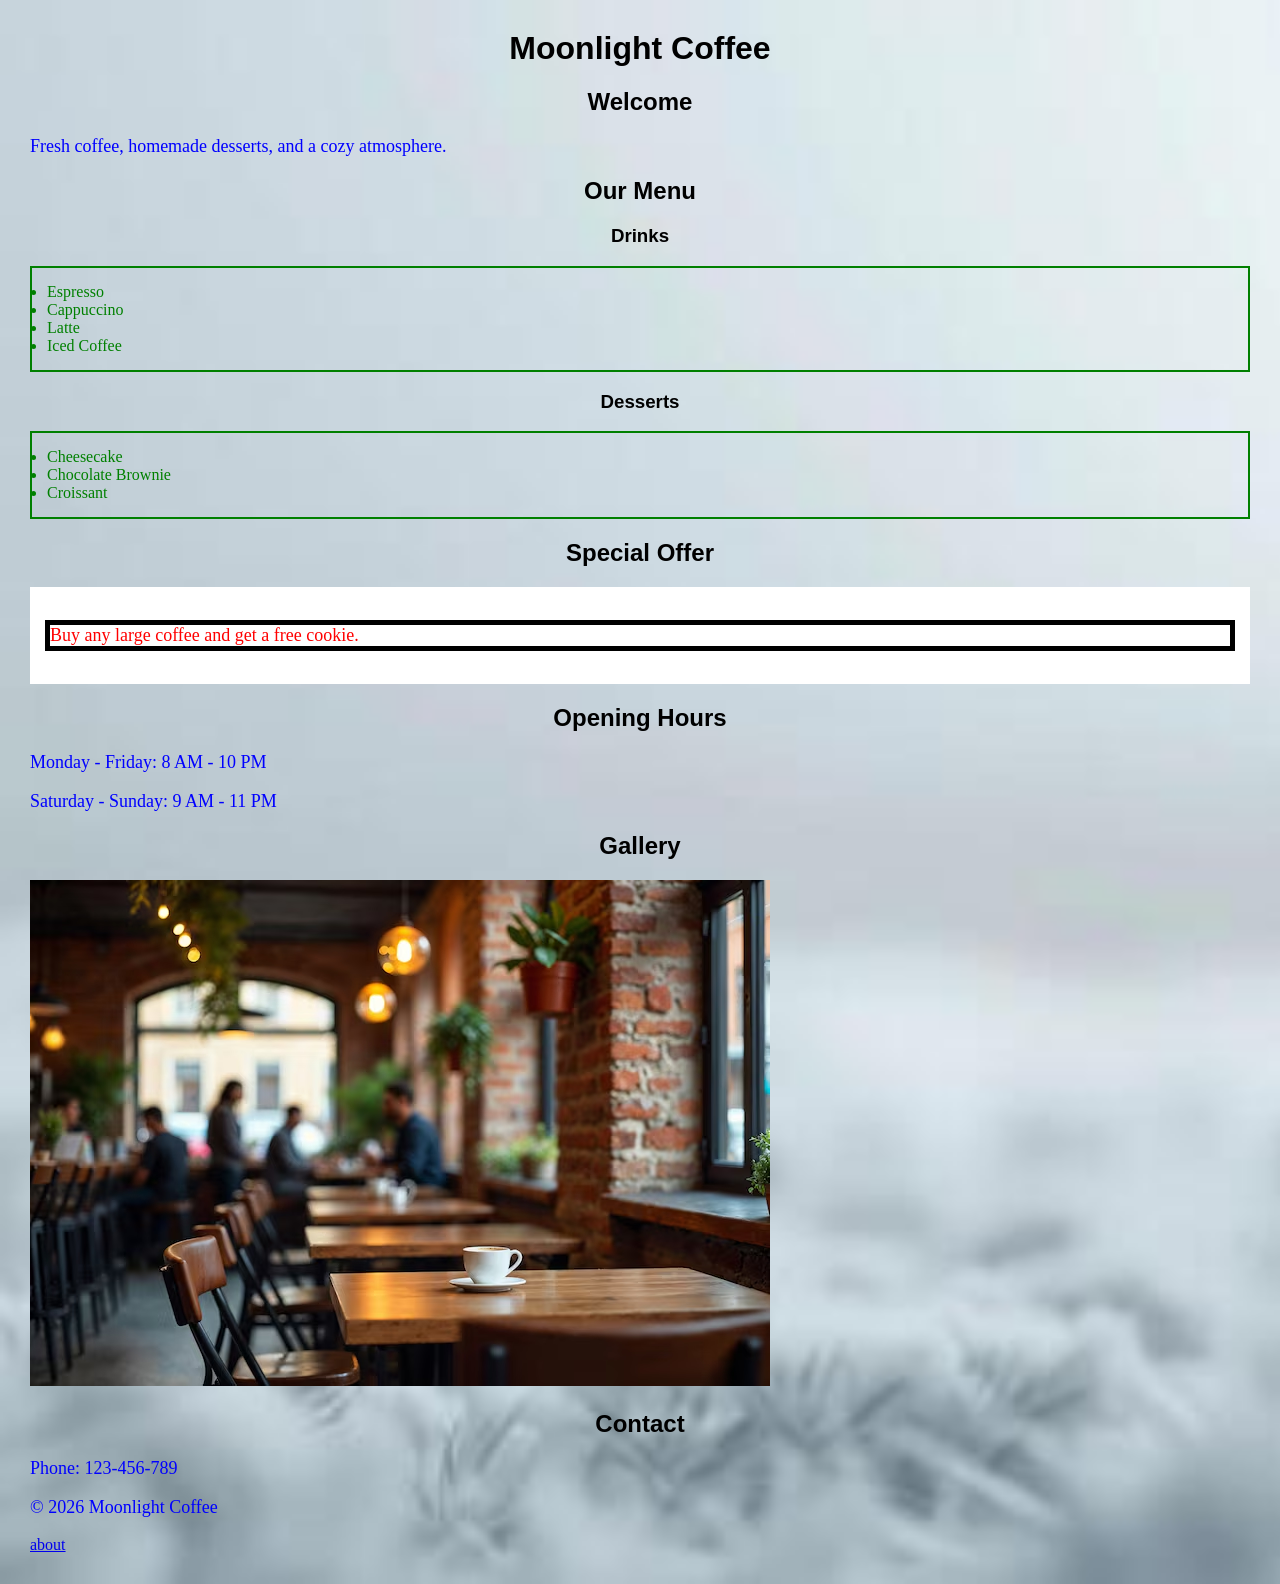
==== index.html @ 48e5e682 "Initial commit" ====
<!DOCTYPE html>
<html>
    <head>
        <meta charset="UTF-8">
    
        <meta name="viewport" content="width=device-width, initial-scale=1.0">
        <title> my first website</title>
        <link rel="stylesheet" href="style.css">
    </head>
    <body>
<h1>Moonlight Coffee</h1>

<h2>Welcome</h2>
<p>
Fresh coffee, homemade desserts, and a cozy atmosphere.
</p>

<h2>Our Menu</h2>

<h3>Drinks</h3>
<ul>
    <li>Espresso</li>
    <li>Cappuccino</li>
    <li>Latte</li>
    <li>Iced Coffee</li>
</ul>

<h3>Desserts</h3>
<ul>
    <li>Cheesecake</li>
    <li>Chocolate Brownie</li>
    <li>Croissant</li>
</ul>

<h2>Special Offer</h2>
<div>
<p>
Buy any large coffee and get a free cookie.
</p>
</div>

<h2>Opening Hours</h2>
<p>Monday - Friday: 8 AM - 10 PM</p>
<p>Saturday - Sunday: 9 AM - 11 PM</p>

<h2>Gallery</h2>
<img src="coffe.avif" alt="Coffee">

<h2>Contact</h2>
<p>Phone: 123-456-789</p>

<footer>
    <p>© 2026 Moonlight Coffee</p>
    <a href="about.html"> about</a>
</footer>
    </body>
</html>
---- style.css ----
h1,h2,h3{
    font-weight: bold;
    font-family: arial, sans-serif;
    text-align: center;
}

body{
    background-image: url("background.jpg");
    background-size: cover;
    margin: 30px;
}

p{
    color: blue;
    font-size: 18px;
}

div>p{
    color: red;
    border: 5px solid black;
}

ul{
    color: green;
    font-family: georgia, serif;
    border: 2px solid green;
    padding: 15px;
}

div{
    background-color: white;
    padding: 15px;
}
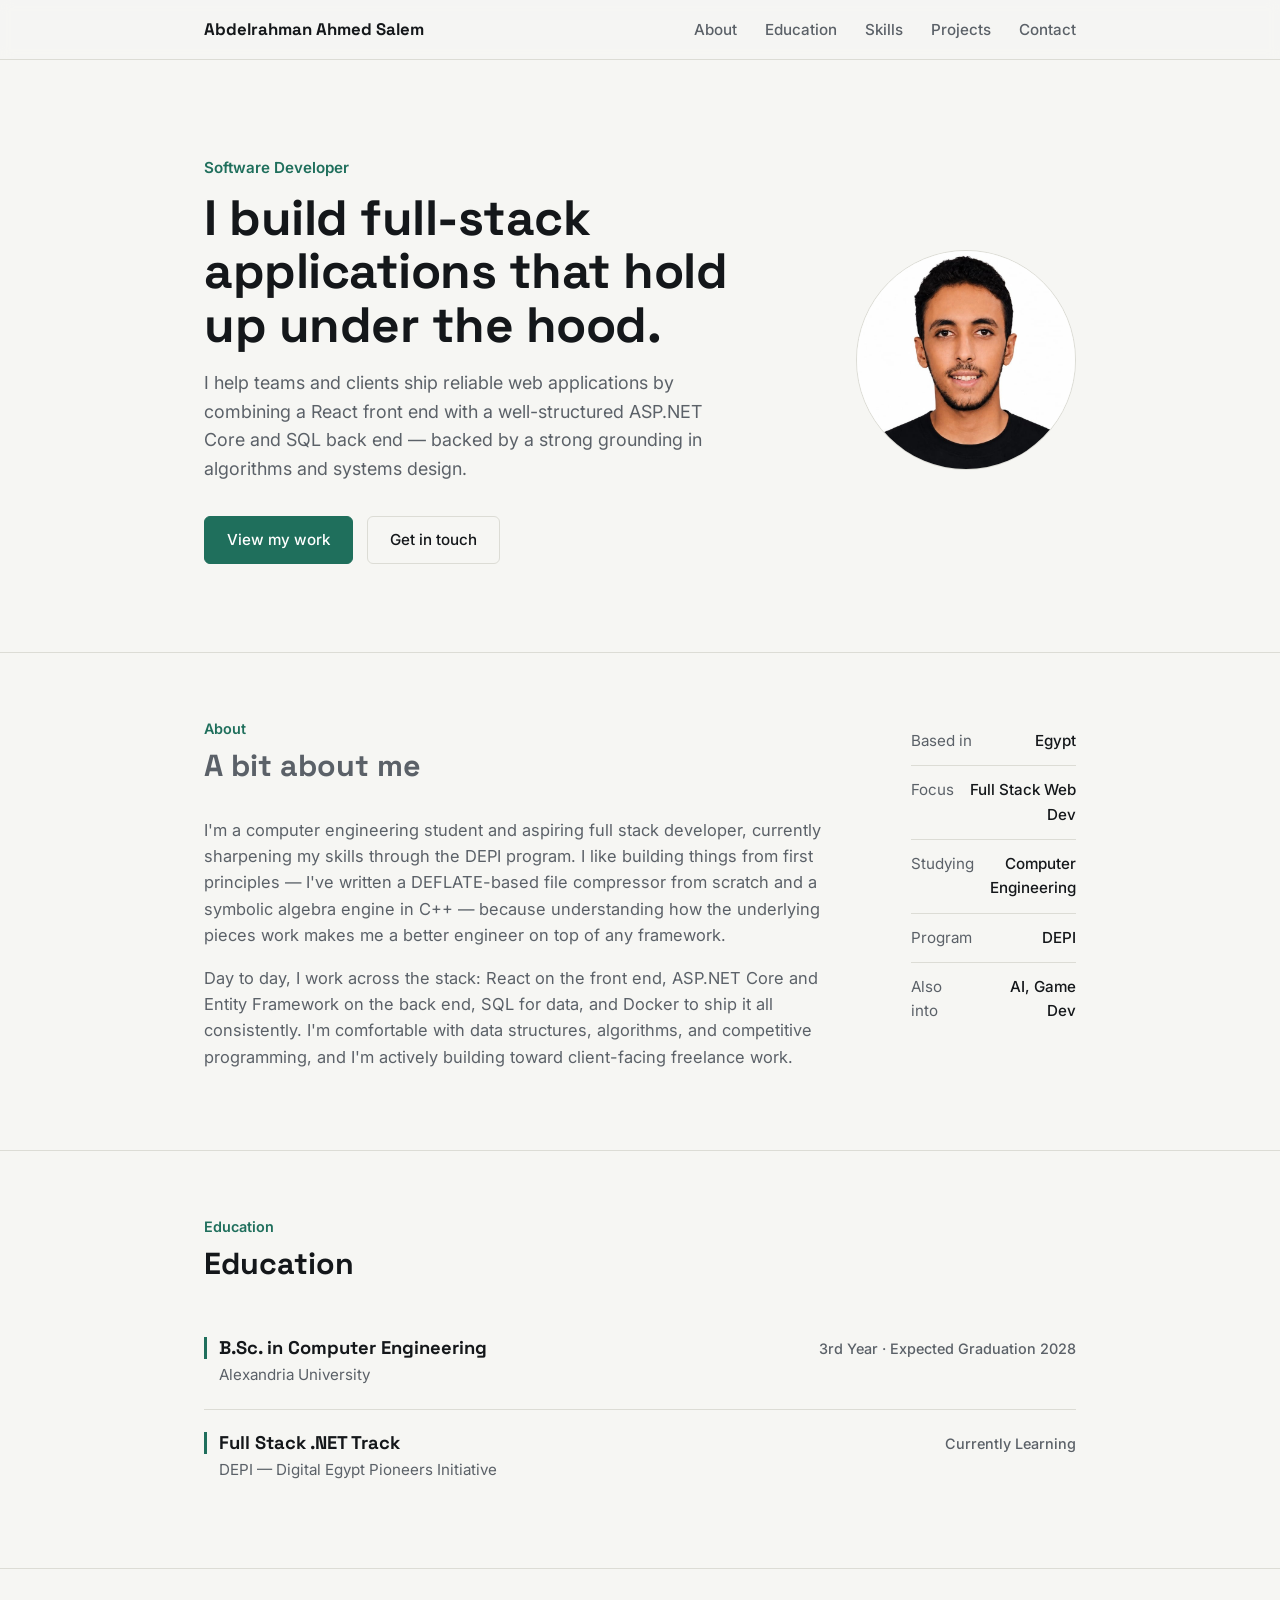
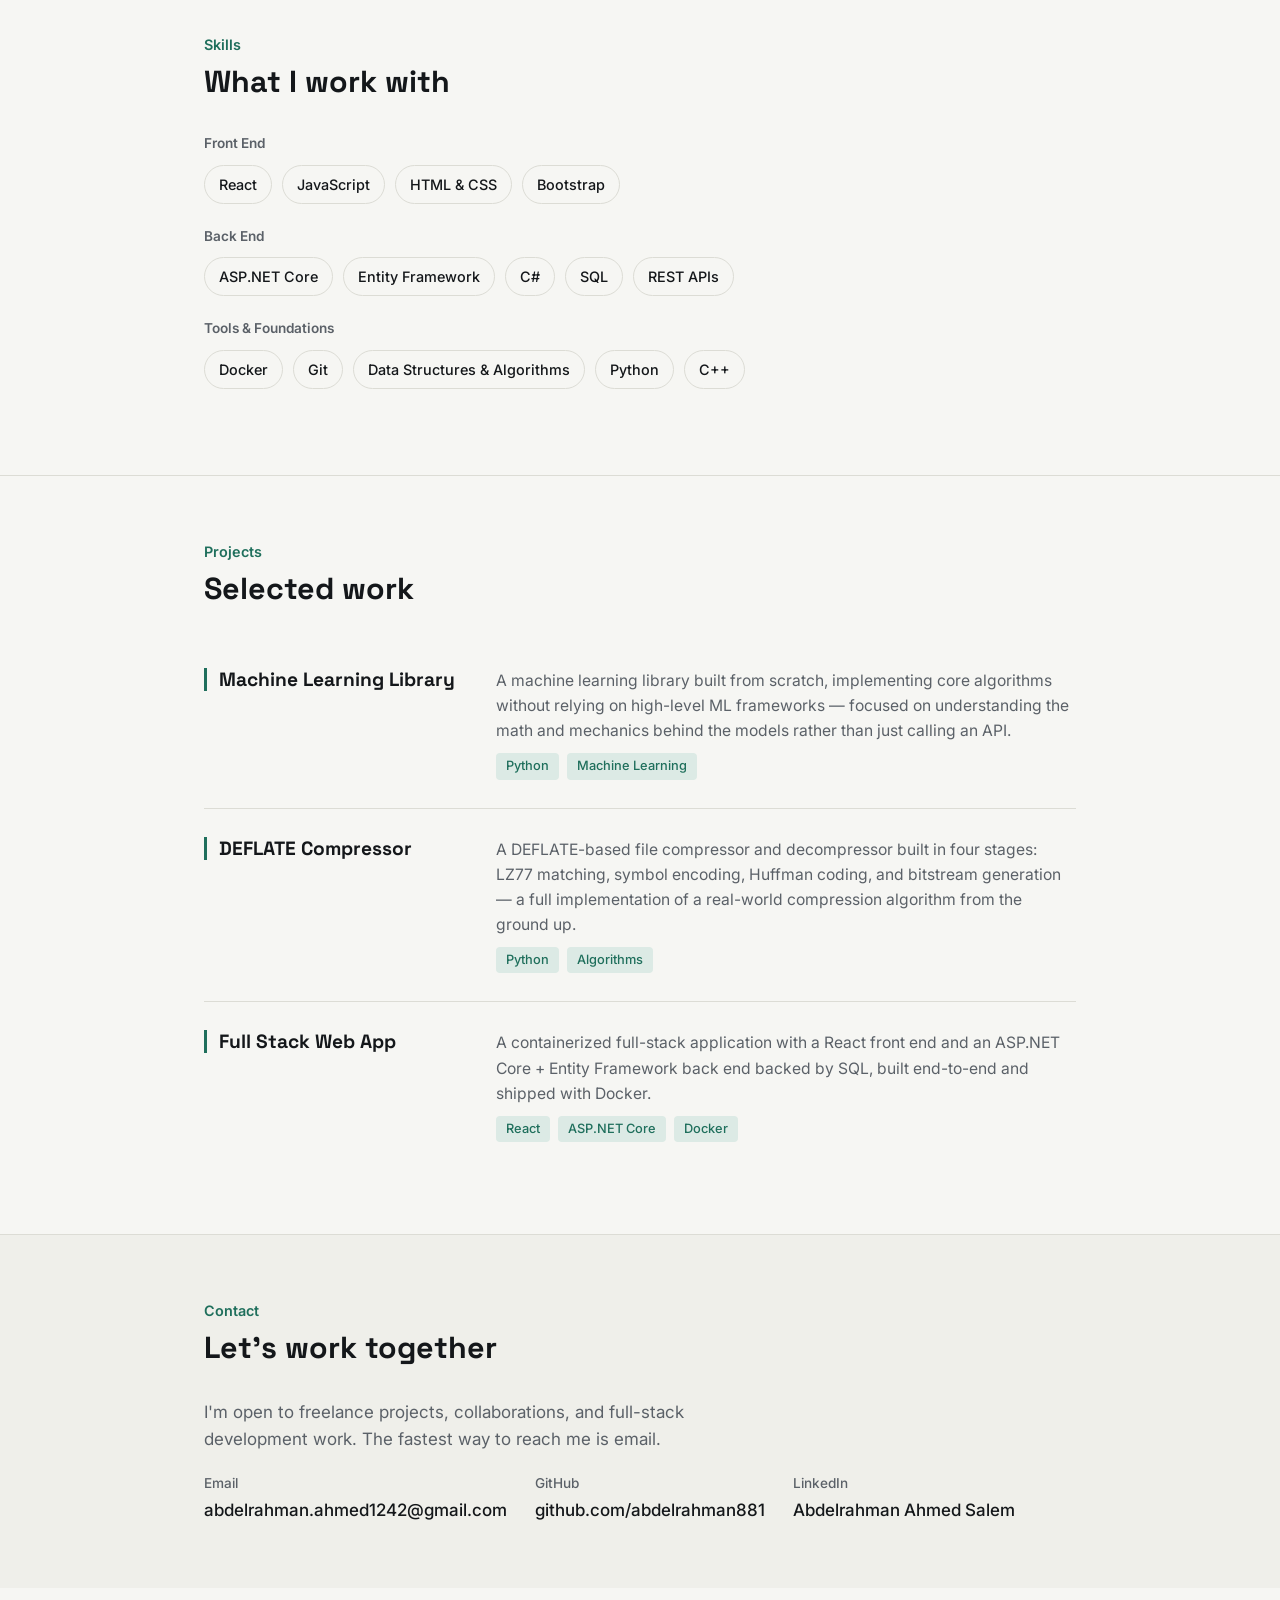
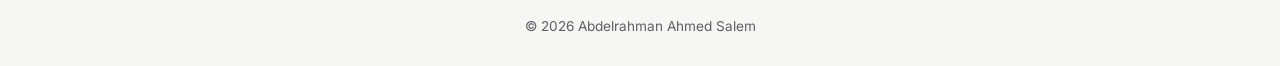
==== commit 1fe1ec25: "Add files via upload" ====
--- a/index.html
+++ b/index.html
@@ -1,57 +1,399 @@
 <!DOCTYPE html>
-<html>
-    <head>
-        <meta charset="UTF-8">
-    
-        <meta name="viewport" content="width=device-width, initial-scale=1.0">
-        <title> my first website</title>
-        <link rel="stylesheet" href="style.css">
-    </head>
-    <body>
-<h1>Moonlight Coffee</h1>
-
-<h2>Welcome</h2>
-<p>
-Fresh coffee, homemade desserts, and a cozy atmosphere.
-</p>
-
-<h2>Our Menu</h2>
-
-<h3>Drinks</h3>
-<ul>
-    <li>Espresso</li>
-    <li>Cappuccino</li>
-    <li>Latte</li>
-    <li>Iced Coffee</li>
-</ul>
-
-<h3>Desserts</h3>
-<ul>
-    <li>Cheesecake</li>
-    <li>Chocolate Brownie</li>
-    <li>Croissant</li>
-</ul>
-
-<h2>Special Offer</h2>
-<div>
-<p>
-Buy any large coffee and get a free cookie.
-</p>
-</div>
-
-<h2>Opening Hours</h2>
-<p>Monday - Friday: 8 AM - 10 PM</p>
-<p>Saturday - Sunday: 9 AM - 11 PM</p>
-
-<h2>Gallery</h2>
-<img src="coffe.avif" alt="Coffee">
-
-<h2>Contact</h2>
-<p>Phone: 123-456-789</p>
+<html lang="en">
+<head>
+<meta charset="UTF-8">
+<meta name="viewport" content="width=device-width, initial-scale=1.0">
+<title>Abdelrahman Ahmed Salem — Software Developer</title>
+
+<link rel="preconnect" href="https://fonts.googleapis.com">
+<link href="https://fonts.googleapis.com/css2?family=Space+Grotesk:wght@500;700&family=Inter:wght@400;500;600&display=swap" rel="stylesheet">
+<link href="https://cdn.jsdelivr.net/npm/bootstrap@5.3.3/dist/css/bootstrap.min.css" rel="stylesheet">
+
+<style>
+  :root{
+    --bg:#F6F6F3;
+    --bg-alt:#EFEFEA;
+    --text:#14171A;
+    --text-muted:#5B6168;
+    --accent:#1F6F5C;
+    --accent-soft:#DCEAE5;
+    --border:#DCDCD5;
+  }
+
+  html{ scroll-behavior:smooth; }
+
+  body{
+    background:var(--bg);
+    color:var(--text);
+    font-family:'Inter', sans-serif;
+    font-size:17px;
+    line-height:1.6;
+  }
+
+  h1, h2, h3, .display-font{
+    font-family:'Space Grotesk', sans-serif;
+  }
+
+  a{ color:var(--accent); text-decoration:none; }
+  a:hover{ color:var(--text); }
+
+  .container-narrow{
+    max-width:920px;
+    margin:0 auto;
+    padding-left:24px;
+    padding-right:24px;
+  }
+
+  /* Nav */
+  nav.site-nav{
+    position:sticky; top:0; z-index:20;
+    background:rgba(246,246,243,0.9);
+    backdrop-filter:blur(6px);
+    border-bottom:1px solid var(--border);
+  }
+  nav.site-nav .container-narrow{
+    display:flex; align-items:center; justify-content:space-between;
+    padding-top:16px; padding-bottom:16px;
+  }
+  nav.site-nav .brand{
+    font-family:'Space Grotesk', sans-serif;
+    font-weight:700;
+    font-size:1.05rem;
+    color:var(--text);
+  }
+  nav.site-nav ul{
+    list-style:none; display:flex; gap:28px; margin:0; padding:0;
+  }
+  nav.site-nav a{
+    color:var(--text-muted);
+    font-size:0.95rem;
+    font-weight:500;
+  }
+  nav.site-nav a:hover{ color:var(--accent); }
+
+  /* Hero */
+  .hero{
+    padding:96px 0 88px;
+  }
+  .hero-grid{
+    display:flex; align-items:center; gap:56px;
+  }
+  .hero-text{ flex:1 1 auto; }
+  .hero-eyebrow{
+    color:var(--accent);
+    font-weight:600;
+    font-size:0.95rem;
+    margin-bottom:10px;
+  }
+  .hero h1{
+    font-size:3.1rem;
+    font-weight:700;
+    line-height:1.08;
+    margin-bottom:18px;
+    letter-spacing:-0.01em;
+  }
+  .hero p.lead-text{
+    color:var(--text-muted);
+    font-size:1.12rem;
+    max-width:520px;
+    margin-bottom:32px;
+  }
+  .hero-cta{ display:flex; gap:14px; flex-wrap:wrap; }
+  .btn-solid{
+    background:var(--accent); color:#fff; border:1px solid var(--accent);
+    padding:11px 22px; border-radius:6px; font-weight:500; font-size:0.95rem;
+    display:inline-block;
+  }
+  .btn-solid:hover{ background:#164F42; color:#fff; }
+  .btn-outline{
+    border:1px solid var(--border); color:var(--text);
+    padding:11px 22px; border-radius:6px; font-weight:500; font-size:0.95rem;
+    display:inline-block;
+  }
+  .btn-outline:hover{ border-color:var(--accent); color:var(--accent); }
+
+  .hero-photo{
+    flex:0 0 auto;
+    width:220px; height:220px;
+    border-radius:50%;
+    overflow:hidden;
+    border:1px solid var(--border);
+    background:var(--bg-alt);
+  }
+  .hero-photo img{ width:100%; height:100%; object-fit:cover; display:block; }
+
+  /* Section shell */
+  section{ padding:64px 0; border-top:1px solid var(--border); }
+  .section-label{
+    color:var(--accent);
+    font-weight:600;
+    font-size:0.9rem;
+    margin-bottom:8px;
+  }
+  section h2{
+    font-size:1.9rem;
+    font-weight:700;
+    margin-bottom:32px;
+  }
+
+  /* About */
+  .about-grid{ display:flex; gap:56px; }
+  .about-copy{ flex:1.4 1 auto; color:var(--text-muted); font-size:1.03rem; }
+  .about-facts{ flex:1 1 auto; }
+  .fact-row{
+    display:flex; justify-content:space-between; gap:16px;
+    padding:12px 0; border-bottom:1px solid var(--border);
+    font-size:0.95rem;
+  }
+  .fact-row:last-child{ border-bottom:none; }
+  .fact-label{ color:var(--text-muted); }
+  .fact-value{ font-weight:500; text-align:right; }
+
+  /* Skills */
+  .skill-group{ margin-bottom:22px; }
+  .skill-group-title{
+    font-size:0.85rem; font-weight:600; color:var(--text-muted);
+    margin-bottom:10px;
+  }
+  .skill-pills{ display:flex; flex-wrap:wrap; gap:10px; }
+  .skill-pill{
+    border:1px solid var(--border);
+    background:var(--bg);
+    padding:7px 14px;
+    border-radius:20px;
+    font-size:0.9rem;
+    font-weight:500;
+  }
+
+  /* Education */
+  .edu-row{
+    display:flex; justify-content:space-between; align-items:baseline;
+    gap:20px; flex-wrap:wrap;
+    padding:22px 0; border-bottom:1px solid var(--border);
+  }
+  .edu-row:last-child{ border-bottom:none; }
+  .edu-main h3{
+    font-size:1.15rem; font-weight:700; margin-bottom:4px;
+    border-left:3px solid var(--accent); padding-left:12px;
+  }
+  .edu-sub{ color:var(--text-muted); font-size:0.95rem; padding-left:15px; }
+  .edu-meta{ color:var(--text-muted); font-size:0.9rem; font-weight:500; white-space:nowrap; }
+
+  /* Projects */
+  .project-row{
+    padding:28px 0;
+    border-bottom:1px solid var(--border);
+    display:flex; gap:32px; align-items:baseline; flex-wrap:wrap;
+  }
+  .project-row:first-of-type{ padding-top:0; }
+  .project-row:last-child{ border-bottom:none; }
+  .project-title-col{ flex:0 0 260px; }
+  .project-title-col h3{
+    font-size:1.2rem; font-weight:700; margin-bottom:4px;
+    border-left:3px solid var(--accent);
+    padding-left:12px;
+  }
+  .project-body{ flex:1 1 320px; color:var(--text-muted); font-size:0.98rem; }
+  .project-tags{ margin-top:10px; display:flex; gap:8px; flex-wrap:wrap; }
+  .project-tag{
+    font-size:0.8rem; color:var(--accent); background:var(--accent-soft);
+    padding:3px 10px; border-radius:4px; font-weight:500;
+  }
+
+  /* Contact */
+  .contact-section{ background:var(--bg-alt); border-top:1px solid var(--border); }
+  .contact-links{ display:flex; gap:28px; flex-wrap:wrap; margin-top:20px; }
+  .contact-links a{ font-weight:500; color:var(--text); }
+  .contact-links a:hover{ color:var(--accent); }
+  .contact-links span.k{ color:var(--text-muted); font-size:0.85rem; display:block; margin-bottom:2px; }
+
+  footer{ padding:28px 0; text-align:center; color:var(--text-muted); font-size:0.85rem; }
+
+  @media (max-width: 767px){
+    .hero-grid{ flex-direction:column-reverse; }
+    .hero h1{ font-size:2.2rem; }
+    .hero-photo{ width:150px; height:150px; }
+    .about-grid{ flex-direction:column; }
+    .project-title-col{ flex:1 1 100%; }
+    nav.site-nav ul{ gap:16px; }
+  }
+</style>
+</head>
+<body>
+
+<nav class="site-nav">
+  <div class="container-narrow">
+    <div class="brand">Abdelrahman Ahmed Salem</div>
+    <ul>
+      <li><a href="#about">About</a></li>
+      <li><a href="#education">Education</a></li>
+      <li><a href="#skills">Skills</a></li>
+      <li><a href="#projects">Projects</a></li>
+      <li><a href="#contact">Contact</a></li>
+    </ul>
+  </div>
+</nav>
+
+<header class="hero">
+  <div class="container-narrow hero-grid">
+    <div class="hero-text">
+      <div class="hero-eyebrow">Software Developer</div>
+      <h1>I build full-stack applications that hold up under the hood.</h1>
+      <p class="lead-text">I help teams and clients ship reliable web applications by combining a React front end with a well-structured ASP.NET Core and SQL back end — backed by a strong grounding in algorithms and systems design.</p>
+      <div class="hero-cta">
+        <a href="#projects" class="btn-solid">View my work</a>
+        <a href="#contact" class="btn-outline">Get in touch</a>
+      </div>
+    </div>
+    <div class="hero-photo">
+      <img src="picture.jpeg" alt="Abdelrahman Ahmed Salem">
+    </div>
+  </div>
+</header>
+
+<section id="about">
+  <div class="container-narrow about-grid">
+    <div class="about-copy">
+      <div class="section-label">About</div>
+      <h2>A bit about me</h2>
+      <p>I'm a computer engineering student and aspiring full stack developer, currently sharpening my skills through the DEPI program. I like building things from first principles — I've written a DEFLATE-based file compressor from scratch and a symbolic algebra engine in C++ — because understanding how the underlying pieces work makes me a better engineer on top of any framework.</p>
+      <p>Day to day, I work across the stack: React on the front end, ASP.NET Core and Entity Framework on the back end, SQL for data, and Docker to ship it all consistently. I'm comfortable with data structures, algorithms, and competitive programming, and I'm actively building toward client-facing freelance work.</p>
+    </div>
+    <div class="about-facts">
+      <div class="fact-row"><span class="fact-label">Based in</span><span class="fact-value">Egypt</span></div>
+      <div class="fact-row"><span class="fact-label">Focus</span><span class="fact-value">Full Stack Web Dev</span></div>
+      <div class="fact-row"><span class="fact-label">Studying</span><span class="fact-value">Computer Engineering</span></div>
+      <div class="fact-row"><span class="fact-label">Program</span><span class="fact-value">DEPI</span></div>
+      <div class="fact-row"><span class="fact-label">Also into</span><span class="fact-value">AI, Game Dev</span></div>
+    </div>
+  </div>
+</section>
+
+<section id="education">
+  <div class="container-narrow">
+    <div class="section-label">Education</div>
+    <h2>Education</h2>
+
+    <div class="edu-row">
+      <div class="edu-main">
+        <h3>B.Sc. in Computer Engineering</h3>
+        <div class="edu-sub">Alexandria University</div>
+      </div>
+      <div class="edu-meta">3rd Year · Expected Graduation 2028</div>
+    </div>
+
+    <div class="edu-row">
+      <div class="edu-main">
+        <h3>Full Stack .NET Track</h3>
+        <div class="edu-sub">DEPI — Digital Egypt Pioneers Initiative</div>
+      </div>
+      <div class="edu-meta">Currently Learning</div>
+    </div>
+  </div>
+</section>
+
+<section id="skills">
+  <div class="container-narrow">
+    <div class="section-label">Skills</div>
+    <h2>What I work with</h2>
+
+    <div class="skill-group">
+      <div class="skill-group-title">Front End</div>
+      <div class="skill-pills">
+        <span class="skill-pill">React</span>
+        <span class="skill-pill">JavaScript</span>
+        <span class="skill-pill">HTML &amp; CSS</span>
+        <span class="skill-pill">Bootstrap</span>
+      </div>
+    </div>
+
+    <div class="skill-group">
+      <div class="skill-group-title">Back End</div>
+      <div class="skill-pills">
+        <span class="skill-pill">ASP.NET Core</span>
+        <span class="skill-pill">Entity Framework</span>
+        <span class="skill-pill">C#</span>
+        <span class="skill-pill">SQL</span>
+        <span class="skill-pill">REST APIs</span>
+      </div>
+    </div>
+
+    <div class="skill-group">
+      <div class="skill-group-title">Tools &amp; Foundations</div>
+      <div class="skill-pills">
+        <span class="skill-pill">Docker</span>
+        <span class="skill-pill">Git</span>
+        <span class="skill-pill">Data Structures &amp; Algorithms</span>
+        <span class="skill-pill">Python</span>
+        <span class="skill-pill">C++</span>
+      </div>
+    </div>
+  </div>
+</section>
+
+<section id="projects">
+  <div class="container-narrow">
+    <div class="section-label">Projects</div>
+    <h2>Selected work</h2>
+
+    <div class="project-row">
+      <div class="project-title-col">
+        <h3>Machine Learning Library</h3>
+      </div>
+      <div class="project-body">
+        A machine learning library built from scratch, implementing core algorithms without relying on high-level ML frameworks — focused on understanding the math and mechanics behind the models rather than just calling an API.
+        <div class="project-tags">
+          <span class="project-tag">Python</span>
+          <span class="project-tag">Machine Learning</span>
+        </div>
+      </div>
+    </div>
+
+    <div class="project-row">
+      <div class="project-title-col">
+        <h3>DEFLATE Compressor</h3>
+      </div>
+      <div class="project-body">
+        A DEFLATE-based file compressor and decompressor built in four stages: LZ77 matching, symbol encoding, Huffman coding, and bitstream generation — a full implementation of a real-world compression algorithm from the ground up.
+        <div class="project-tags">
+          <span class="project-tag">Python</span>
+          <span class="project-tag">Algorithms</span>
+        </div>
+      </div>
+    </div>
+
+    <div class="project-row">
+      <div class="project-title-col">
+        <h3>Full Stack Web App</h3>
+      </div>
+      <div class="project-body">
+        A containerized full-stack application with a React front end and an ASP.NET Core + Entity Framework back end backed by SQL, built end-to-end and shipped with Docker.
+        <div class="project-tags">
+          <span class="project-tag">React</span>
+          <span class="project-tag">ASP.NET Core</span>
+          <span class="project-tag">Docker</span>
+        </div>
+      </div>
+    </div>
+  </div>
+</section>
+
+<section id="contact" class="contact-section">
+  <div class="container-narrow">
+    <div class="section-label">Contact</div>
+    <h2>Let's work together</h2>
+    <p style="color:var(--text-muted); max-width:520px;">I'm open to freelance projects, collaborations, and full-stack development work. The fastest way to reach me is email.</p>
+    <div class="contact-links">
+      <a href="mailto:abdelrahman.ahmed1242@gmail.com"><span class="k">Email</span>abdelrahman.ahmed1242@gmail.com</a>
+      <a href="https://github.com/abdelrahman881" target="_blank"><span class="k">GitHub</span>github.com/abdelrahman881</a>
+      <a href="https://www.linkedin.com/in/abdelrahman-ahmed-salem-0280aa415/" target="_blank"><span class="k">LinkedIn</span>Abdelrahman Ahmed Salem</a>
+    </div>
+  </div>
+</section>
 
 <footer>
-    <p>© 2026 Moonlight Coffee</p>
-    <a href="about.html"> about</a>
+  © 2026 Abdelrahman Ahmed Salem
 </footer>
-    </body>
-</html>+
+</body>
+</html>
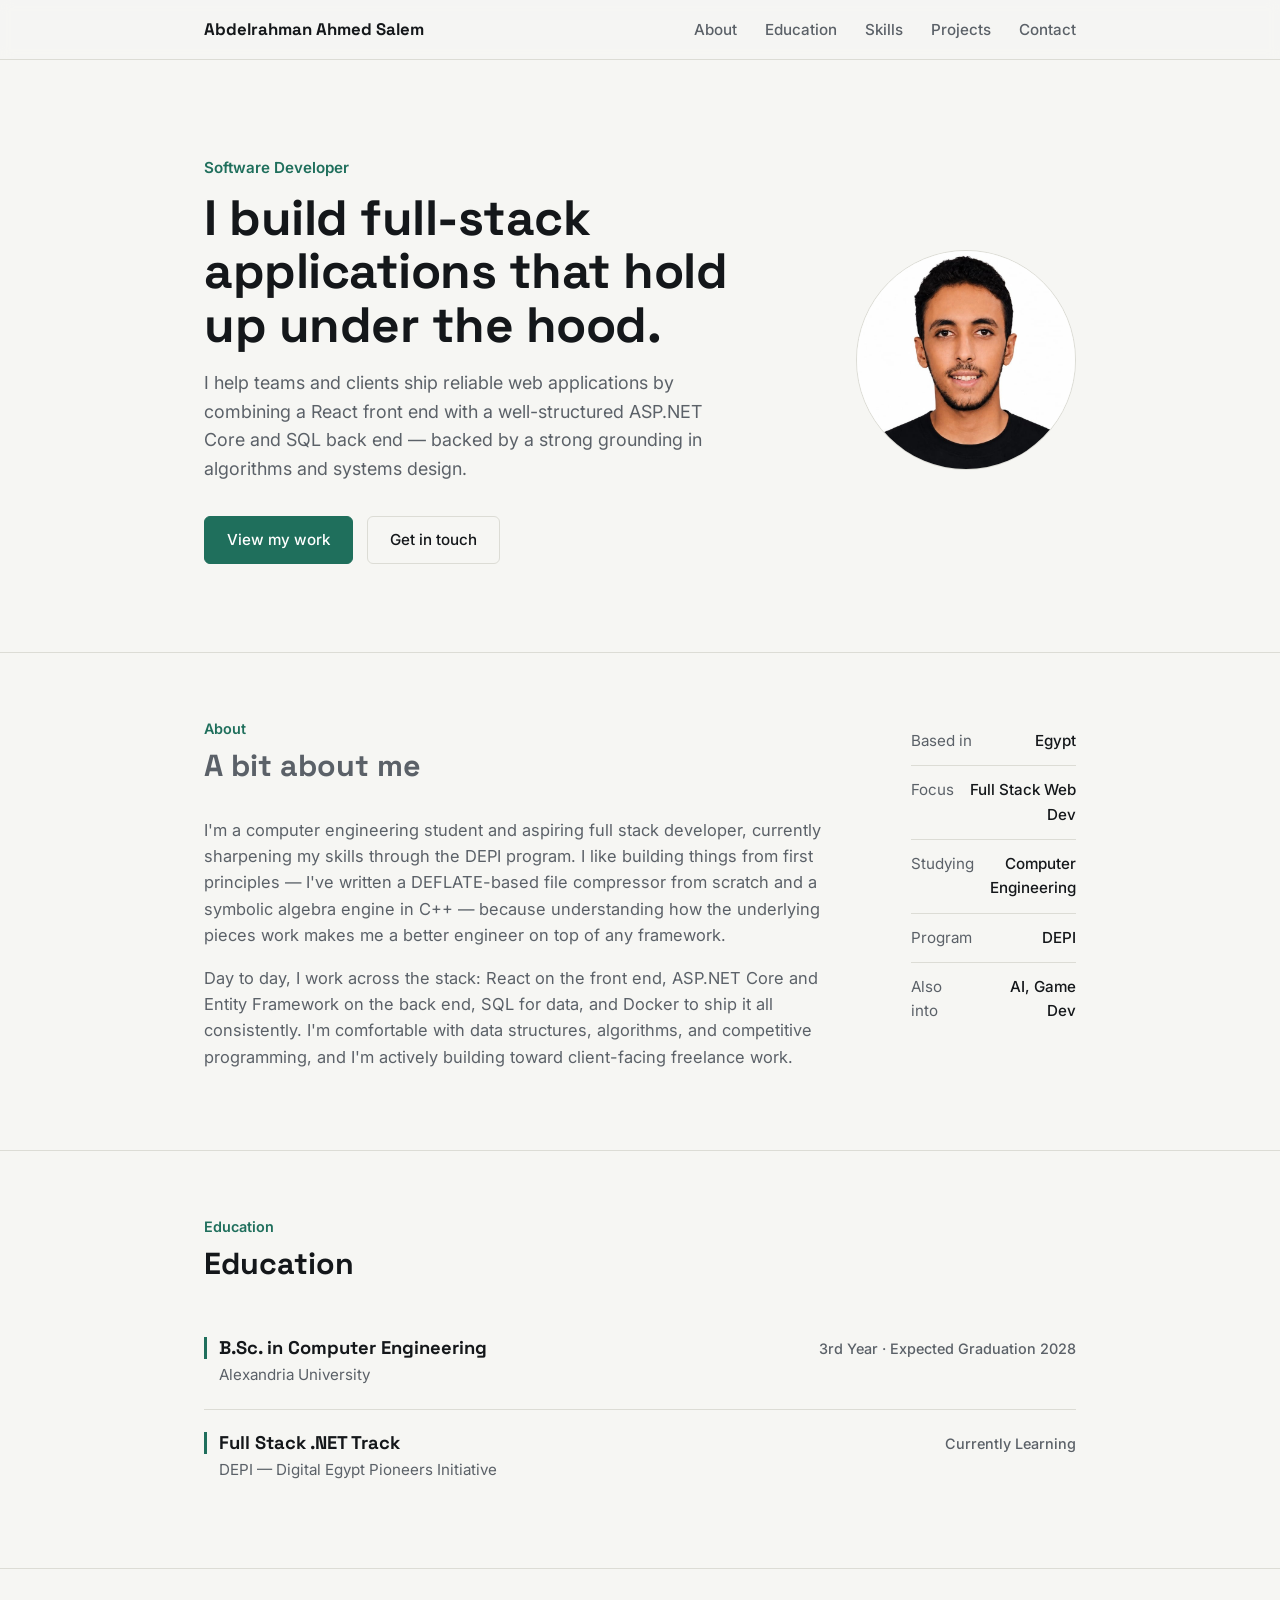
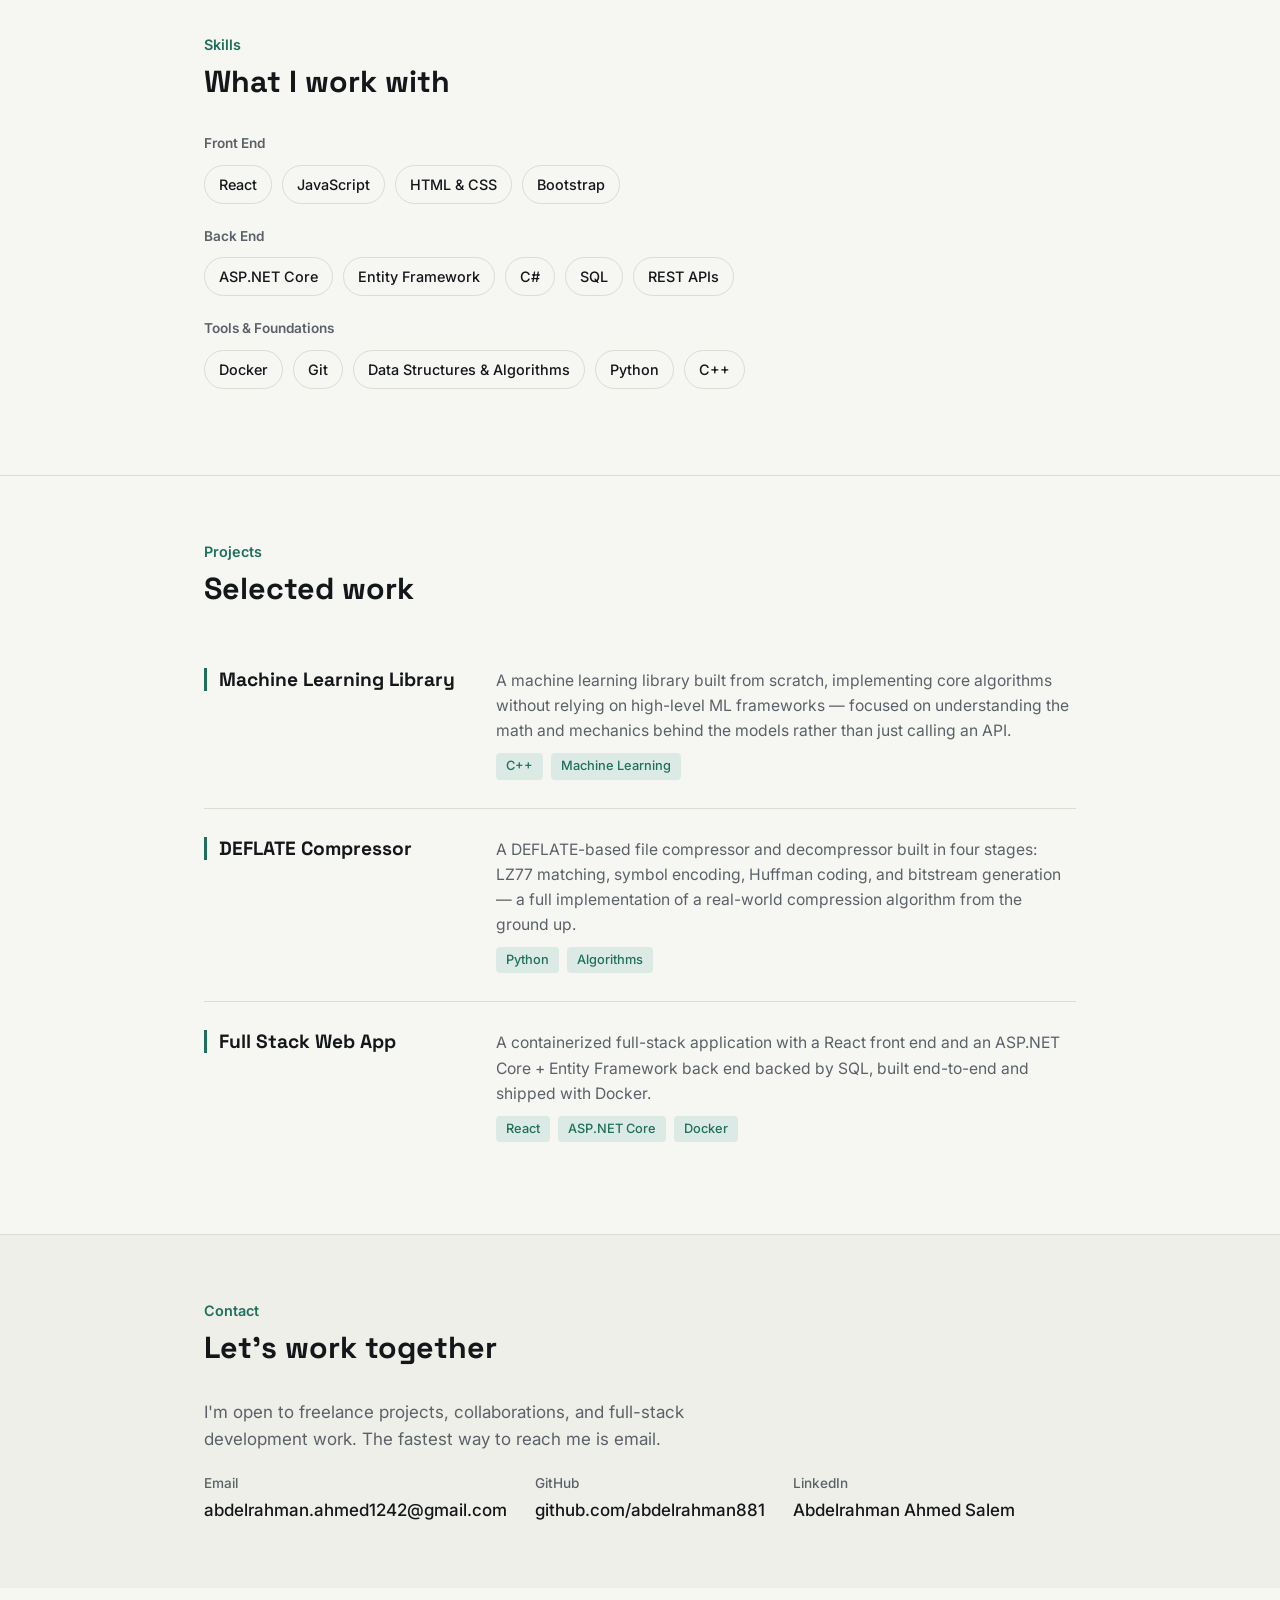
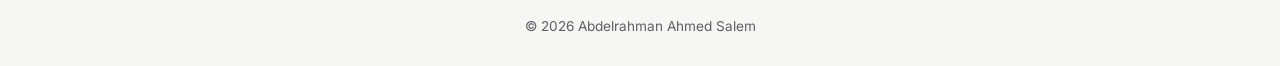
==== commit 31c09acf: "Change project tag from Python to C++" ====
--- a/index.html
+++ b/index.html
@@ -343,7 +343,7 @@
       <div class="project-body">
         A machine learning library built from scratch, implementing core algorithms without relying on high-level ML frameworks — focused on understanding the math and mechanics behind the models rather than just calling an API.
         <div class="project-tags">
-          <span class="project-tag">Python</span>
+          <span class="project-tag">C++</span>
           <span class="project-tag">Machine Learning</span>
         </div>
       </div>
